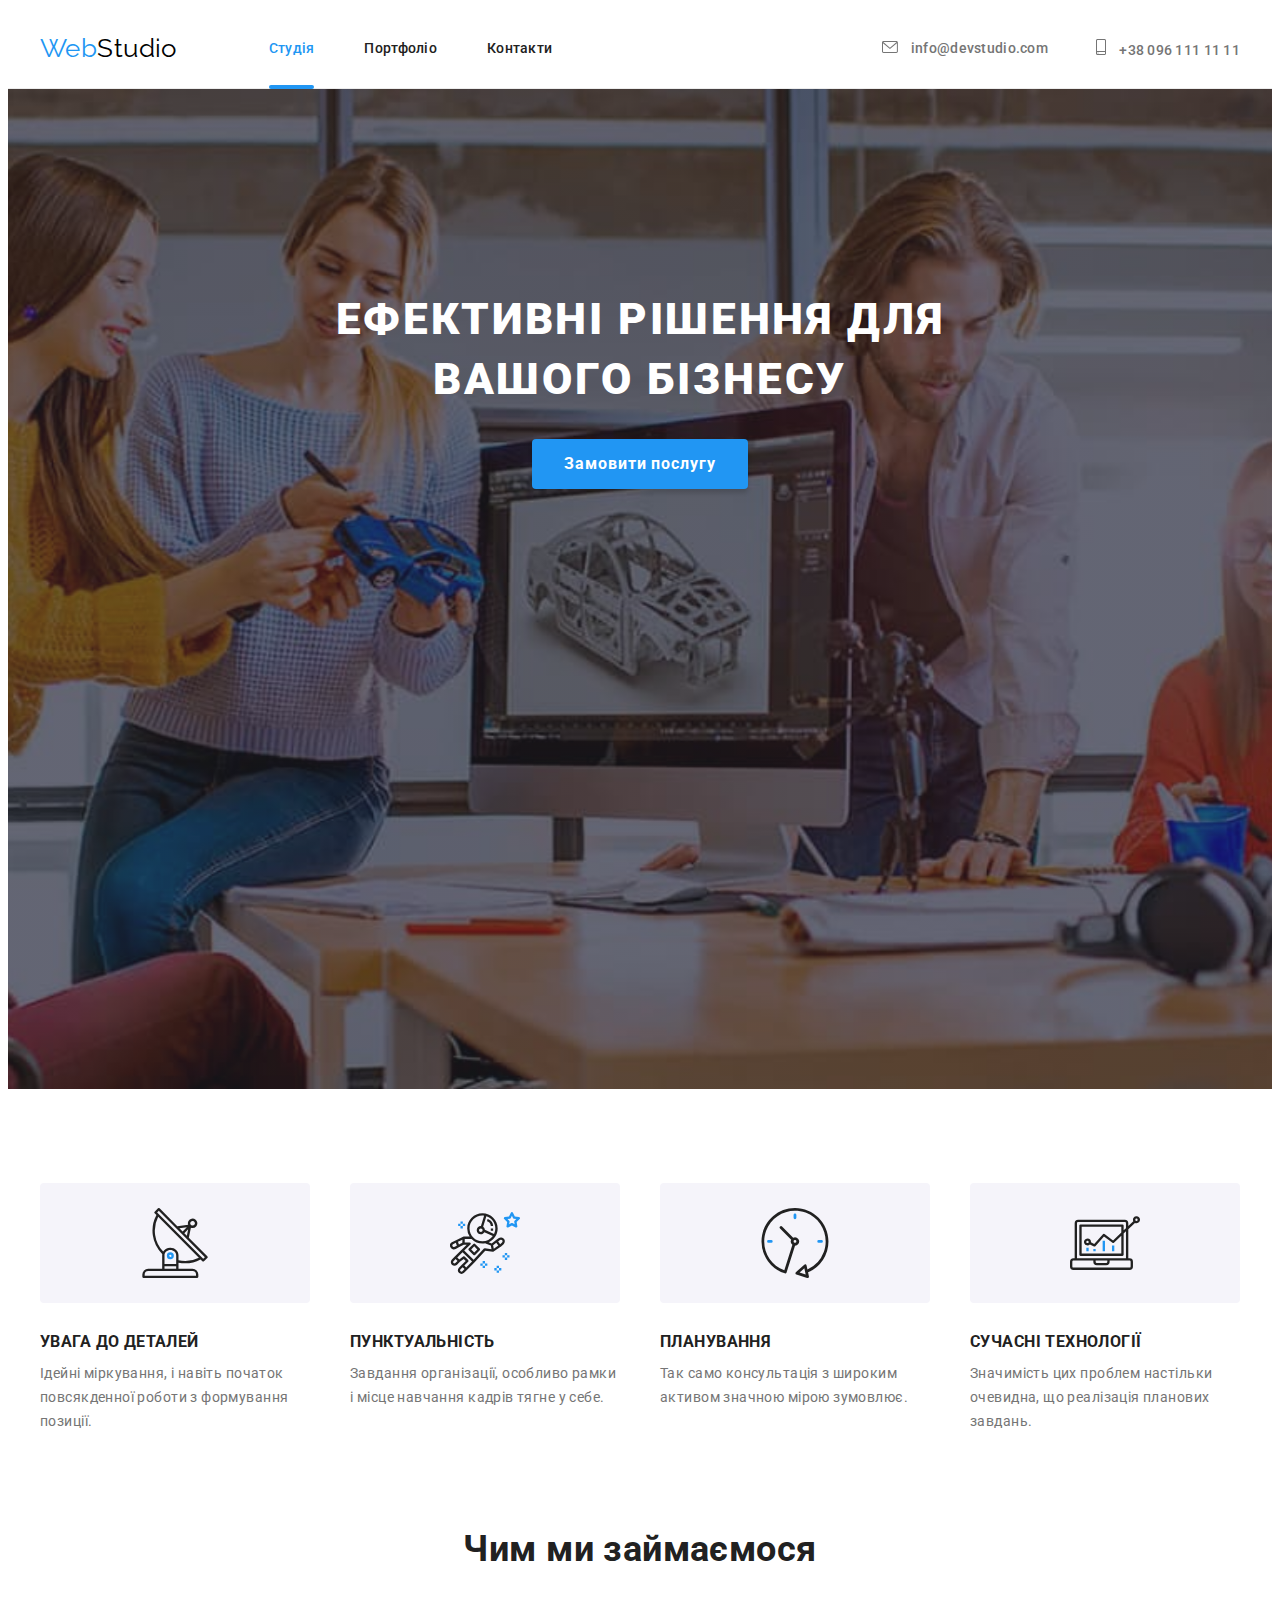
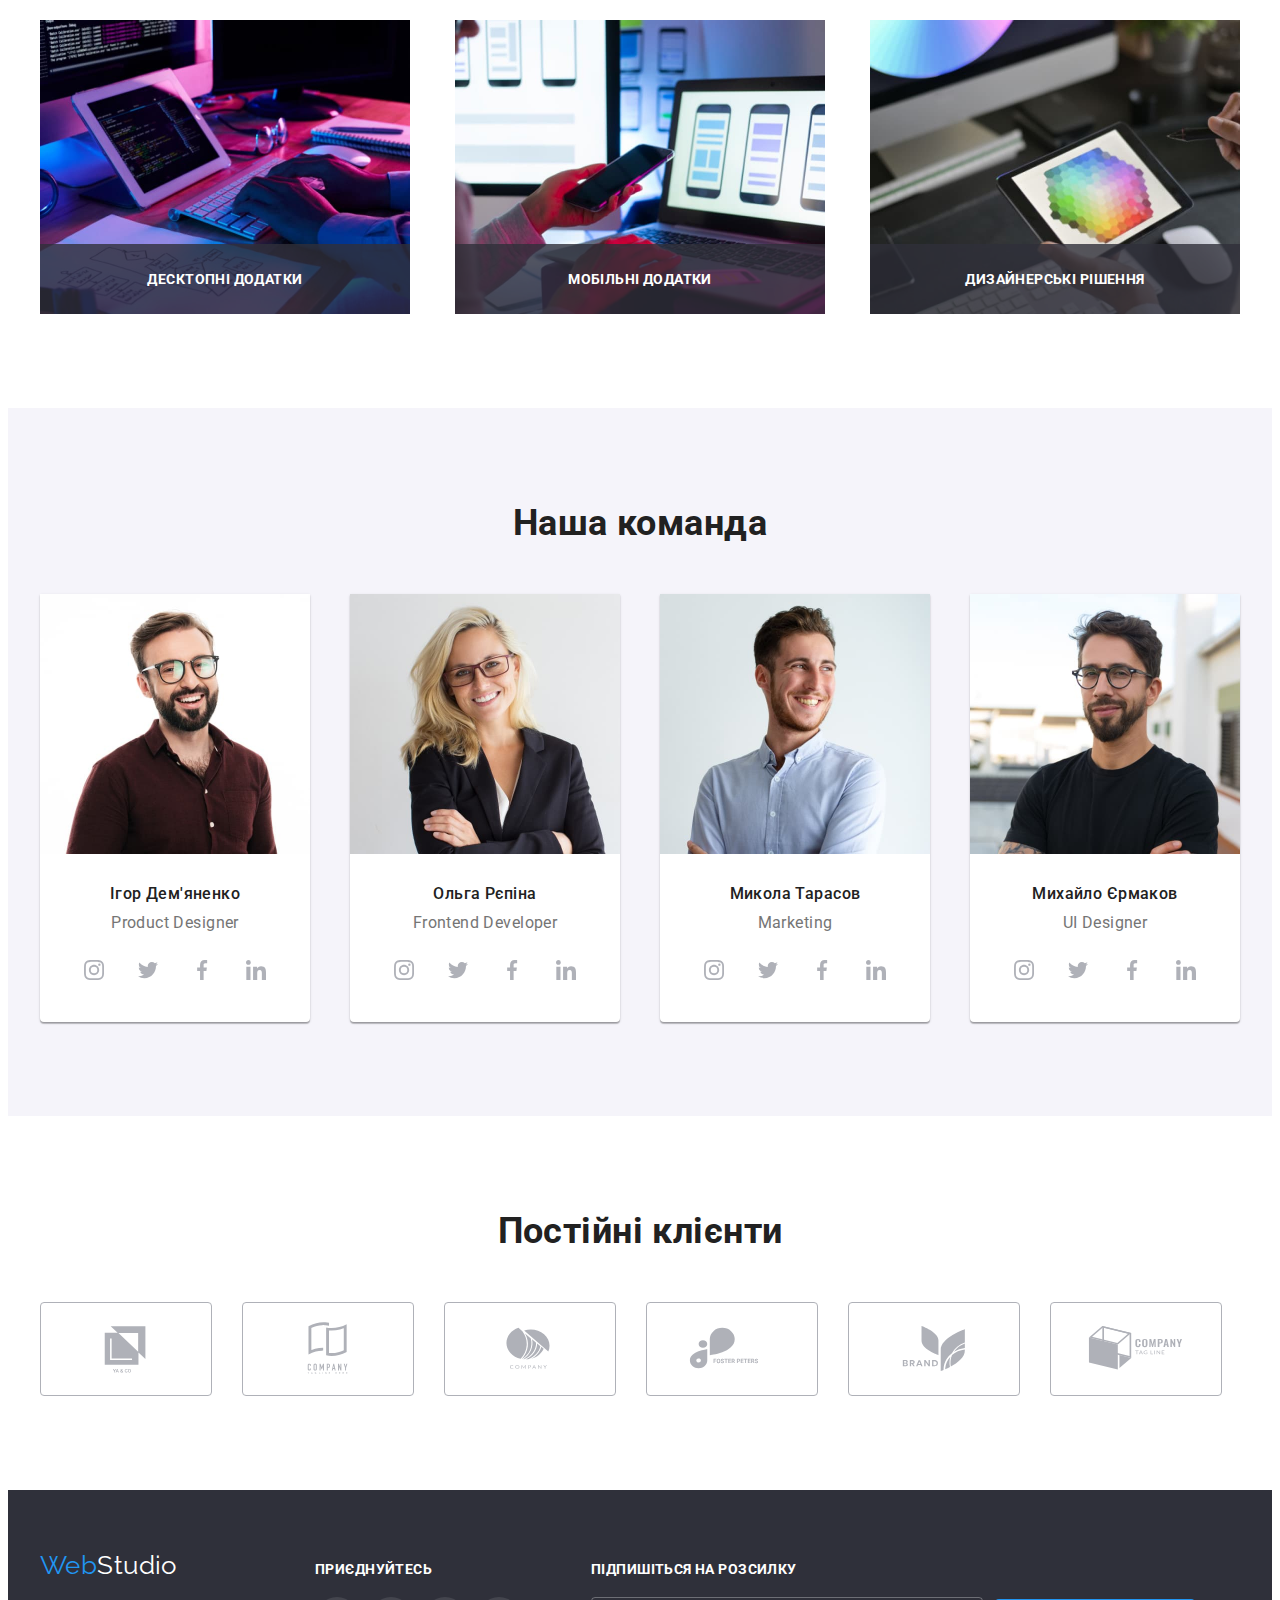
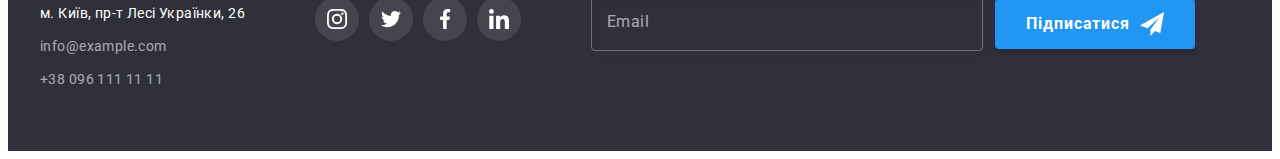
==== index.html @ d985635d "Initial commit" ====
<!DOCTYPE html>
<html lang="uk">


<!-- HEAD -->

<head>
  <meta charset="UTF-8" />
  <meta http-equiv="X-UA-Compatible" content="IE=edge" />
  <meta name="viewport" content="width=device-width, initial-scale=1.0" />

  <!-- FONTS -->
  <link rel="preconnect" href="https://fonts.googleapis.com" />
  <link rel="preconnect" href="https://fonts.gstatic.com" crossorigin />
  <link href="https://fonts.googleapis.com/css2?family=Raleway:wght@700&family=Roboto:wght@400;500;700;900&display=swap"
    rel="stylesheet" />

  <!-- NORMALIZE -->
  <link rel="stylesheet" href="https://cdnjs.cloudflare.com/ajax/libs/modern-normalize/1.1.0/modern-normalize.min.css"
    integrity="sha512-wpPYUAdjBVSE4KJnH1VR1HeZfpl1ub8YT/NKx4PuQ5NmX2tKuGu6U/JRp5y+Y8XG2tV+wKQpNHVUX03MfMFn9Q=="
    crossorigin="anonymous" referrerpolicy="no-referrer" />

  <!-- STYLES -->
  <link rel="stylesheet" href="./css/main.min.css" />

  <title>WebStudio</title>
</head>




<!-- BODY -->

<body>



  <!-- HEADER -->
  <header class="header">
    <div class="container header__container">

      <!-- NAVIGATION -->
      <nav class="navigation">

        <!-- LOGO -->
        <a href="./index.html" class="link logo">
          Web<span class="logo__primary">Studio</span>
        </a>

        <!-- MENU -->
        <ul class="list navigation__list">
          <li class="navigation__item">
            <a class="link navigation__link navigation__link--current" href="./index.html">Студія</a>
          </li>
          <li class="navigation__item">
            <a class="link navigation__link" href="./portfolio.html">Портфоліо</a>
          </li>
          <li class="navigation__item">
            <a class="link navigation__link" href="">Контакти</a>
          </li>
        </ul>
      </nav>

      <!-- CONTACT LINCS -->
      <ul class="list contact">
        <li class="contact__item">
          <a class="link contact__link" href=" mailto:info@devstudio.com">
            <svg class="contact__icon" width="16" height="12">
              <use href="./images/icons.svg#icon-mail"></use>
            </svg>
            info@devstudio.com</a>
        </li>
        <li class="contact__item">
          <a class="link contact__link" href="tel:+380961111111">
            <svg class="contact__icon" width="10" height="16">
              <use href="./images/icons.svg#icon-phone"></use>
            </svg>
            +38 096 111 11 11</a>
        </li>
      </ul>
    </div>
  </header>




  <!-- MAIN -->
  <main>



    <!-- HERO -->
    <section class="hero">

      <h1 class="hero__title">Ефективні рішення для вашого бізнесу</h1>

      <button class="btn btn--primary hero__btn" type="button" data-modal-open>Замовити послугу</button>

    </section>


    <!-- FEATURES -->
    <section class="section section-no-padding">
      <div class="container">

        <h2 class="visually-hidden section-title">Особливості</h2>

        <ul class="list features">

          <li class="features__item">
            <div class="features__icon">
              <svg width="70" height="70">
                <use href="./images/icons.svg#icon-about1"></use>
              </svg>
            </div>
            <h3 class="features__title">Увага до деталей</h3>
            <p class="features__text">
              Ідейні міркування, і навіть початок повсякденної роботи з формування позиції.
            </p>
          </li>

          <li class="features__item">
            <div class="features__icon">
              <svg width="70" height="70">
                <use href="./images/icons.svg#icon-about2"></use>
              </svg>
            </div>
            <h3 class="features__title">Пунктуальність</h3>
            <p class="features__text">
              Завдання організації, особливо рамки і місце навчання кадрів тягне у себе.
            </p>
          </li>

          <li class="features__item">
            <div class="features__icon">
              <svg width="70" height="70">
                <use href="./images/icons.svg#icon-about3"></use>
              </svg>
            </div>
            <h3 class="features__title">Планування</h3>
            <p class="features__text">
              Так само консультація з широким активом значною мірою зумовлює.
            </p>
          </li>

          <li class="features__item">
            <div class="features__icon">
              <svg width="70" height="70">
                <use href="./images/icons.svg#icon-about4"></use>
              </svg>
            </div>
            <h3 class="features__title">Сучасні технології</h3>
            <p class="features__text">
              Значимість цих проблем настільки очевидна, що реалізація планових завдань.
            </p>
          </li>
        </ul>
      </div>
    </section>


    <!-- SERVICES -->
    <section class="section">
      <div class="container">
        <h2 class="section-title">Чим ми займаємося</h2>
        <ul class="list services">
          <li class="services__item">
            <img class="services__img" src="./images/box-1.jpg" alt="Что мы делаем - для компьютера" width="370"
              height="294" />
            <h3 class="services__title">Десктопні додатки</h3>
          </li>
          <li class="services__item">
            <img class="services__img" src="./images/box-2.jpg" alt="Что мы делаем - для телефона" width="370"
              height="294" />
            <h3 class="services__title">Мобільні додатки</h3>
          </li>
          <li class="services__item">
            <img class="services__img" src="./images/box-3.jpg" alt="Что мы делаем - для планшетов" width="370"
              height="294" />
            <h3 class="services__title">Дизайнерські рішення</h3>
          </li>
        </ul>
      </div>
    </section>


    <!-- TEAM -->
    <section class="section team">
      <div class="container">
        <h2 class="section-title">Наша команда</h2>
        <ul class="list team__list">

          <li class="team__item">
            <img class="team__photo" src="./images/team-1.jpg" alt="Фото дизайнера" width="270" height="260" />
            <div class="team__description">
              <h3 class="team__title">Ігор Дем'яненко</h3>
              <p class="team__text">Product Designer</p>

              <!-- Social Links -->
              <ul class="list social">

                <li class="social__item">
                  <a class="link social__link" href="https://instagram.com" target="_blank"
                    rel="nofollow noopener noreferrer" aria-label="Instagram">
                    <svg class="social__icon" width="20" height="20">
                      <use href="./images/icons.svg#icon-instagram"></use>
                    </svg>
                  </a>
                </li>

                <li class="social__item">
                  <a class="link social__link" href="https://twitter.com" target="_blank"
                    rel="nofollow noopener noreferrer" aria-label="Twitter">
                    <svg class="social__icon" width="20" height="20">
                      <use href="./images/icons.svg#icon-twitter"></use>
                    </svg>
                  </a>
                </li>

                <li class="social__item">
                  <a class="link social__link" href="https://facebook.com" target="_blank"
                    rel="nofollow noopener noreferrer" aria-label="Facebook">
                    <svg class="social__icon" width="20" height="20">
                      <use href="./images/icons.svg#icon-facebook"></use>
                    </svg>
                  </a>
                </li>

                <li class="social__item">
                  <a class="link social__link" href="https://linkedin.com" target="_blank"
                    rel="nofollow noopener noreferrer" aria-label="LinkedIn">
                    <svg class="social__icon" width="20" height="20">
                      <use href="./images/icons.svg#icon-linkedin"></use>
                    </svg>
                  </a>
                </li>
              </ul>
            </div>
          </li>

          <li class="team__item">
            <img class="team__photo" src="./images/team-2.jpg" alt="Фото разработчика" width="270" height="260" />
            <div class="team__description">
              <h3 class="team__title">Ольга Рєпіна</h3>
              <p class="team__text">Frontend Developer</p>

              <!-- Social Links -->
              <ul class="list social">

                <li class="social__item">
                  <a class="link social__link" href="https://instagram.com" target="_blank"
                    rel="nofollow noopener noreferrer" aria-label="Instagram">
                    <svg class="social__icon" width="20" height="20">
                      <use href="./images/icons.svg#icon-instagram"></use>
                    </svg>
                  </a>
                </li>

                <li class="social__item">
                  <a class="link social__link" href="https://twitter.com" target="_blank"
                    rel="nofollow noopener noreferrer" aria-label="Twitter">
                    <svg class="social__icon" width="20" height="20">
                      <use href="./images/icons.svg#icon-twitter"></use>
                    </svg>
                  </a>
                </li>

                <li class="social__item">
                  <a class="link social__link" href="https://facebook.com" target="_blank"
                    rel="nofollow noopener noreferrer" aria-label="Facebook">
                    <svg class="social__icon" width="20" height="20">
                      <use href="./images/icons.svg#icon-facebook"></use>
                    </svg>
                  </a>
                </li>

                <li class="social__item">
                  <a class="link social__link" href="https://linkedin.com" target="_blank"
                    rel="nofollow noopener noreferrer" aria-label="LinkedIn">
                    <svg class="social__icon" width="20" height="20">
                      <use href="./images/icons.svg#icon-linkedin"></use>
                    </svg>
                  </a>
                </li>
              </ul>
            </div>
          </li>

          <li class="team__item">
            <img class="team__photo" src="./images/team-3.jpg" alt="Фото Маркетолога" width="270" height="260" />
            <div class="team__description">
              <h3 class="team__title">Микола Тарасов</h3>
              <p class="team__text">Marketing</p>

              <!-- Social Links -->
              <ul class="list social">

                <li class="social__item">
                  <a class="link social__link" href="https://instagram.com" target="_blank"
                    rel="nofollow noopener noreferrer" aria-label="Instagram">
                    <svg class="social__icon" width="20" height="20">
                      <use href="./images/icons.svg#icon-instagram"></use>
                    </svg>
                  </a>
                </li>

                <li class="social__item">
                  <a class="link social__link" href="https://twitter.com" target="_blank"
                    rel="nofollow noopener noreferrer" aria-label="Twitter">
                    <svg class="social__icon" width="20" height="20">
                      <use href="./images/icons.svg#icon-twitter"></use>
                    </svg>
                  </a>
                </li>

                <li class="social__item">
                  <a class="link social__link" href="https://facebook.com" target="_blank"
                    rel="nofollow noopener noreferrer" aria-label="Facebook">
                    <svg class="social__icon" width="20" height="20">
                      <use href="./images/icons.svg#icon-facebook"></use>
                    </svg>
                  </a>
                </li>

                <li class="social__item">
                  <a class="link social__link" href="https://linkedin.com" target="_blank"
                    rel="nofollow noopener noreferrer" aria-label="LinkedIn">
                    <svg class="social__icon" width="20" height="20">
                      <use href="./images/icons.svg#icon-linkedin"></use>
                    </svg>
                  </a>
                </li>
              </ul>
            </div>
          </li>

          <li class="team__item">
            <img class="team__photo" src="./images/team-4.jpg" alt="Фото UI дизайнера" width="270" height="260" />
            <div class="team__description">
              <h3 class="team__title">Михайло Єрмаков</h3>
              <p class="team__text">UI Designer</p>

              <!-- Social Links -->
              <ul class="list social">

                <li class="social__item">
                  <a class="link social__link" href="https://instagram.com" target="_blank"
                    rel="nofollow noopener noreferrer" aria-label="Instagram">
                    <svg class="social__icon" width="20" height="20">
                      <use href="./images/icons.svg#icon-instagram"></use>
                    </svg>
                  </a>
                </li>

                <li class="social__item">
                  <a class="link social__link" href="https://twitter.com" target="_blank"
                    rel="nofollow noopener noreferrer" aria-label="Twitter">
                    <svg class="social__icon" width="20" height="20">
                      <use href="./images/icons.svg#icon-twitter"></use>
                    </svg>
                  </a>
                </li>

                <li class="social__item">
                  <a class="link social__link" href="https://facebook.com" target="_blank"
                    rel="nofollow noopener noreferrer" aria-label="Facebook">
                    <svg class="social__icon" width="20" height="20">
                      <use href="./images/icons.svg#icon-facebook"></use>
                    </svg>
                  </a>
                </li>

                <li class="social__item">
                  <a class="link social__link" href="https://linkedin.com" target="_blank"
                    rel="nofollow noopener noreferrer" aria-label="LinkedIn">
                    <svg class="social__icon" width="20" height="20">
                      <use href="./images/icons.svg#icon-linkedin"></use>
                    </svg>
                  </a>
                </li>
              </ul>
            </div>
          </li>
        </ul>
      </div>
    </section>


    <!-- CLIENTS -->
    <section class="section">
      <div class="container">
        <h2 class="section-title">Постійні клієнти</h2>

        <ul class="list clients">

          <li class="clients__item">
            <a class="link clients__link" href="" target="_blank" rel="nofollow noopener noreferrer"
              aria-label="Компанія YA & CO">
              <svg class="clients__icon" width="106" height="60">
                <use href="./images/icons.svg#icon-client1"></use>
              </svg>
            </a>
          </li>

          <li class="clients__item">
            <a class="link clients__link" href="" target="_blank" rel="nofollow noopener noreferrer"
              aria-label="Компанія Tagline Here">
              <svg class="clients__icon" width="106" height="60">
                <use href="./images/icons.svg#icon-client2"></use>
              </svg>
            </a>
          </li>

          <li class="clients__item">
            <a class="link clients__link" href="" target="_blank" rel="nofollow noopener noreferrer"
              aria-label="Компанія Company">
              <svg class="clients__icon" width="106" height="60">
                <use href="./images/icons.svg#icon-client3"></use>
              </svg>
            </a>
          </li>

          <li class="clients__item">
            <a class="link clients__link" href="" target="_blank" rel="nofollow noopener noreferrer"
              aria-label="Компанія Foster Peters">
              <svg class="clients__icon" width="106" height="60">
                <use href="./images/icons.svg#icon-client4"></use>
              </svg>
            </a>
          </li>

          <li class="clients__item">
            <a class="link clients__link" href="" target="_blank" rel="nofollow noopener noreferrer"
              aria-label="Компанія Brand">
              <svg class="clients__icon" width="106" height="60">
                <use href="./images/icons.svg#icon-client5"></use>
              </svg>
            </a>
          </li>

          <li class="clients__item">
            <a class="link clients__link" href="" target="_blank" rel="nofollow noopener noreferrer"
              aria-label="Компанія Tag Line">
              <svg class="clients__icon" width="106" height="60">
                <use href="./images/icons.svg#icon-logo6"></use>
              </svg>
            </a>
          </li>
        </ul>
      </div>
    </section>
  </main>



  <!-- FOOTER -->
  <footer class="footer">
    <div class="container footer__section">


      <!-- Address -->
      <div class="footer__address">
        <a class="link logo" href="./index.html">
          Web<span class="logo__secondary">Studio</span>
        </a>

        <address class="address">
          <ul class="list address__list">
            <li class="address__item">
              <a class="link address__link" href="https://goo.gl/maps/RJxYpGqixrXidumn7" target="_blank"
                rel="noopener noreferrer">
                м. Київ, пр-т Лесі Українки, 26
              </a>
            </li>
            <li class="address__item">
              <a class="link contact__link address__link--contact" href="mailto:info@example.com">info@example.com</a>
            </li>
            <li class="address__item">
              <a class="link contact__link address__link--contact" href="tel:+380961111111">+38 096 111 11 11</a>
            </li>
          </ul>
        </address>
      </div>


      <!-- Join -->
      <div class="join">
        <p class="join__text">Приєднуйтесь</p>

        <!-- Social Links -->
        <ul class="list social">
          <li class="social__item">
            <a class="link social__link social__link--join" href="https://instagram.com" target="_blank"
              rel="nofollow noopener noreferrer" aria-label="Instagram">
              <svg class="social__icon" width="20" height="20">
                <use href="./images/icons.svg#icon-instagram"></use>
              </svg>
            </a>
          </li>

          <li class="social__item">
            <a class="link social__link social__link--join" href="https://twitter.com" target="_blank"
              rel="nofollow noopener noreferrer" aria-label="Twitter">
              <svg class="social__icon" width="20" height="20">
                <use href="./images/icons.svg#icon-twitter"></use>
              </svg>
            </a>
          </li>

          <li class="social__item">
            <a class="link social__link social__link--join" href="https://facebook.com" target="_blank"
              rel="nofollow noopener noreferrer" aria-label="Facebook">
              <svg class="social__icon" width="20" height="20">
                <use href="./images/icons.svg#icon-facebook"></use>
              </svg>
            </a>
          </li>

          <li class="social__item">
            <a class="link social__link social__link--join" href="https://linkedin.com" target="_blank"
              rel="nofollow noopener noreferrer" aria-label="LinkedIn">
              <svg class="social__icon" width="20" height="20">
                <use href="./images/icons.svg#icon-linkedin"></use>
              </svg>
            </a>
          </li>
        </ul>
      </div>


      <!-- Follow -->
      <div class="follow">
        <p class="follow__text">Підпишіться на розсилку</p>
        <form class="follow__form">
          <input class="follow__field" type="email" placeholder=" " id="follow-field">
          <label class="follow__label" for="follow-field">
            Email
          </label>
          <button class="btn btn--primary follow__btn" type="submit">
            Підписатися
            <svg class="follow__icon" width="24" height="24">
              <use href="./images/icons.svg#icon-send"></use>
            </svg>
          </button>
        </form>
      </div>
    </div>
  </footer>




  <!-- MODAL -->
  <div class="backdrop backdrop--is-hidden" data-modal>

    <div class="modal">

      <button class="btn close-btn" type="button" data-modal-close>
        <svg class="close-btn__icon" width="18" height="18">
          <use href="./images/icons.svg#icon-close"></use>
        </svg>
      </button>


      <form name="contact-form">
        <strong class="contact-form__title">Залиште свої дані, ми вам передзвонимо</strong>

        <div class="contact-form__group" role="group">

          <label class="contact-form__wrap">
            <span class="contact-form__label">Ім'я</span>
            <input class="contact-form__field" type="text" name="user-name">
            <svg class="contact-form__icon" width="18" height="18">
              <use href="./images/icons.svg#icon-person"></use>
            </svg>
          </label>

          <label class="contact-form__wrap">
            <span class="contact-form__label">Телефон</span>
            <input class="contact-form__field" type="tel" name="user-phone">
            <svg class="contact-form__icon" width="18" height="18">
              <use href="./images/icons.svg#icon-tel"></use>
            </svg>
          </label>

          <label class="contact-form__wrap">
            <span class="contact-form__label">Пошта</span>
            <input class="contact-form__field" type="email" name="user-email">
            <svg class="contact-form__icon" width="18" height="18">
              <use href="./images/icons.svg#icon-email"></use>
            </svg>
          </label>

          <label class="contact-form__wrap">
            <span class="contact-form__label">Коментар</span>
            <textarea class="contact-form__comment" name="user-comment" rows="7" placeholder="Введіть текст"></textarea>
          </label>

        </div>

        <label class="agreement">
          <input class="agreement__checkbox visually-hidden" type="checkbox" name="user-agreement">
          <svg class="agreement__icon" width="16" height="15">
            <use class="agreement__check" href="./images/icons.svg#icon-check"></use>
            <use class="agreement__uncheck" href="./images/icons.svg#icon-uncheck"></use>
          </svg>
          <span class="agreement__text">
            Погоджуюся з розсилкою та приймаю
            <a class="link agreement__link" href="" target="_blank">
              Умови договору
            </a>
          </span>
        </label>

        <button class="btn btn--primary agreement__btn" type="submit">Відправити</button>

      </form>
    </div>
  </div>


  <script src="./js/modal.js"></script>


</body>

</html>
---- css/main.min.css ----
﻿:root{--acсent-color: #2196f3;--primary-white-color: #ffffff;--dark-text-color: #212121;--black-text-color: #000000;--grey-text-color: #757575;--icon-color: #afb1b8;--transparent-text-color: rgba(255, 255, 255, 0.6);--dark-background-color: #2f303a;--grey-background-color: #f5f4fa;--main-font: "Roboto", sans-serif;--logo-font: "Raleway", sans-serif;--primary-animation: 250ms cubic-bezier(0.4, 0, 0.2, 1)}.visually-hidden{position:absolute;white-space:nowrap;width:1px;height:1px;overflow:hidden;border:0;padding:0;clip:rect(0 0 0 0);clip-path:inset(50%);margin:-1px}body{font-family:var(--main-font);font-size:14px;line-height:1.1428571429;letter-spacing:.03em;color:var(--grey-text-color);background-color:var(--primary-white-color)}.list{list-style:none;padding:0;margin:0}.section{padding-top:94px;padding-bottom:94px}.section-no-padding{padding-top:94px;padding-bottom:0}.container{width:1200px;margin-left:auto;margin-right:auto;padding-left:15px;padding-right:15px}.section-title{text-align:center;margin-bottom:50px;font-size:36px;line-height:1.1666666667;color:var(--dark-text-color)}.link{color:inherit;text-decoration:none;transition:color var(--primary-animation)}.link:hover,.link:focus,.link:active{color:var(--acсent-color)}.btn{cursor:pointer;font-family:inherit;border:none;border-radius:4px;font-size:16px}.btn--primary{min-width:200px;height:50px;font-weight:700;line-height:1.875;letter-spacing:.06em;color:var(--primary-white-color);background-color:var(--acсent-color);box-shadow:0px 4px 4px rgba(0,0,0,.15)}.btn--primary:hover{background-color:#188ce8}h1,h2,h3,h4,h5,h6,p{margin-top:0;margin-bottom:0}img{display:block;max-width:100%;height:auto}.backdrop{position:fixed;top:0;left:0;opacity:1;width:100%;height:100%;background-color:rgba(0,0,0,.2);transition:opacity var(--primary-animation)}.backdrop--is-hidden{opacity:0;pointer-events:none;visibility:hidden}.modal{position:absolute;top:50%;left:50%;width:528px;min-height:581px;padding:40px;background-color:var(--primary-white-color);box-shadow:0px 1px 3px rgba(0,0,0,.12),0px 1px 1px rgba(0,0,0,.14),0px 2px 1px rgba(0,0,0,.2);border-radius:4px;transform:translate(-50%, -50%) rotate(0deg);transition:transform var(--primary-animation)}.backdrop--is-hidden .modal{transform:translate(-50%, -50%) rotate(360deg)}.close-btn{position:absolute;right:8px;top:8px;display:flex;align-items:center;justify-content:center;width:30px;height:30px;background-color:rgba(0,0,0,0);border:1px solid rgba(0,0,0,.1);border-radius:50%;transition:fill var(--primary-animation)}.close-btn:hover,.close-btn:focus,.close-btn:active{fill:var(--acсent-color)}.contact-form__title{display:block;text-align:center;margin-bottom:12px;font-size:20px;line-height:1.15;color:var(--dark-text-color)}.contact-form__group{margin-bottom:20px}.contact-form__wrap{position:relative;display:flex;flex-direction:column;gap:4px}.contact-form__wrap:not(:last-child){margin-bottom:10px}.contact-form__label{font-size:12px;line-height:1.1666666667;letter-spacing:.01em;color:var(--grey-text-color)}.contact-form__field{padding:12px 42px;font-size:14px;line-height:1.1428571429;color:var(--grey-text-color);border:1px solid rgba(33,33,33,.2);border-radius:4px;outline:rgba(0,0,0,0);transition:border-color var(--primary-animation)}.contact-form__field:focus{border-color:var(--acсent-color)}.contact-form__icon{position:absolute;left:12px;bottom:11px;fill:var(--dark-text-color);transition:fill var(--primary-animation)}.contact-form__field:focus+.contact-form__icon{fill:var(--acсent-color)}.contact-form__comment{padding:12px 16px;font-size:12px;line-height:1.1666666667;color:var(--grey-text-color);border:1px solid rgba(33,33,33,.2);border-radius:4px;outline:rgba(0,0,0,0);resize:none;transition:border-color var(--primary-animation)}.contact-form__comment::placeholder{font-size:12px;line-height:1.1666666667;color:rgba(117,117,117,.5)}.contact-form__comment:focus{border-color:var(--acсent-color)}.agreement{display:flex;align-items:center;justify-content:center;gap:8px;margin-bottom:30px}.agreement__checkbox:focus+.agreement_icon{outline:2px solid var(--acсent-color);outline-offset:1px;border-radius:2px}.agreement__check{opacity:0;fill:var(--acсent-color);transition:opacity var(--primary-animation)}.agreement__checkbox:checked+.agreement__icon>.agreement__check{opacity:1}.agreement__uncheck{transition:opacity var(--primary-animation)}.agreement__checkbox:checked+.agreement__icon>.agreement__uncheck{opacity:0}.agreement__text{font-size:14px;line-height:1.7142857143;user-select:none}.agreement__link{color:var(--acсent-color);text-decoration-line:underline;text-underline-position:under}.agreement__btn{display:flex;align-items:center;justify-content:center;margin-left:auto;margin-right:auto}.navigation{display:flex;align-items:center;margin-right:auto}.navigation__list{display:flex;column-gap:50px}.navigation__link{display:block;padding-top:32px;padding-bottom:32px;font-weight:500;letter-spacing:.02em;color:var(--dark-text-color)}.navigation__link--current{position:relative;color:var(--acсent-color)}.navigation__link--current::after{position:absolute;left:0;bottom:-1px;content:"";height:4px;width:100%;background:var(--acсent-color);border-radius:2px}.logo{font-family:var(--logo-font);font-size:26px;line-height:1.1923076923;color:var(--acсent-color);text-decoration:none}.logo__primary{margin-right:92px;color:var(--black-text-color)}.logo__secondary{color:var(--primary-white-color)}.contact{display:flex;column-gap:48px}.contact__item{display:flex;align-items:center;font-weight:500;letter-spacing:.02em}.contact__icon{margin-right:10px;fill:currentColor}.header{border-bottom:1px solid #ececec}.header__container{display:flex;align-items:center}.hero{text-align:center;max-width:1600px;height:600px;margin-left:auto;margin-right:auto;padding-top:200px;padding-bottom:200px;background-color:var(--dark-background-color);background-image:linear-gradient(to right, rgba(47, 48, 58, 0.4), rgba(47, 48, 58, 0.4)),url("../images/hero.jpg");background-size:cover;background-position:center}.hero__title{text-align:center;width:693px;margin-left:auto;margin-right:auto;margin-bottom:30px;font-size:44px;font-weight:900;line-height:1.3636363636;letter-spacing:.06em;text-transform:uppercase;color:var(--primary-white-color)}.hero__btn{padding-left:32px;padding-right:32px}.features{display:flex;justify-content:space-between}.features__item{width:270px}.features__icon{display:flex;align-items:center;justify-content:center;width:270px;height:120px;margin-bottom:30px;background-color:var(--grey-background-color);border-radius:4px}.features__title{padding-bottom:10px;text-transform:uppercase;color:var(--dark-text-color)}.features__text{line-height:1.71}.services{display:flex;justify-content:space-between}.services__item{position:relative}.services__title{position:absolute;right:0;left:0;bottom:0;padding-top:27px;padding-bottom:27px;text-align:center;font-size:14px;text-transform:uppercase;color:var(--primary-white-color);background-color:rgba(47,48,58,.8)}.team{background-color:var(--grey-background-color)}.team__list{display:flex;justify-content:space-between}.team__item{background-color:var(--primary-white-color);box-shadow:0px 1px 3px rgba(0,0,0,.12),0px 1px 1px rgba(0,0,0,.14),0px 2px 1px rgba(0,0,0,.2);border-radius:0px 0px 4px 4px}.team__description{padding-top:30px;padding-bottom:30px;text-align:center}.team__title{color:var(--dark-text-color);font-weight:500;font-size:16px;line-height:1.1875;margin-bottom:10px}.team__text{font-size:16px;line-height:1.1875;margin-bottom:16px}.social{display:flex;align-items:center;justify-content:center;gap:10px}.social__link{display:flex;align-items:center;justify-content:center;width:44px;height:44px;fill:var(--icon-color);border-radius:50%;transition:background-color var(--primary-animation),fill var(--primary-animation)}.social__link:hover,.social__link:focus,.social__link:active{fill:var(--primary-white-color);background-color:var(--acсent-color)}.social__link--join{fill:var(--primary-white-color);background-color:rgba(255,255,255,.1)}.clients{display:flex;gap:30px}.clients__link{display:flex;align-items:center;justify-content:center;width:170px;height:92px;fill:var(--icon-color);border:1px solid var(--icon-color);border-radius:4px;transition:fll var(--primary-animation),border var(--primary-animation)}.clients__link:hover,.clients__link:focus,.clients__link:active{fill:var(--acсent-color);border:1px solid var(--acсent-color)}.filter{display:flex;justify-content:center;column-gap:8px;margin-bottom:50px}.filter__btn{padding:6px 22px;font-weight:500;line-height:1.625;color:var(--dark-text-color);background-color:var(--grey-background-color);transition:background-color var(--primary-animation),color var(--primary-animation),box-shadow var(--primary-animation)}.filter__btn--active{color:var(--primary-white-color);background-color:var(--acсent-color);box-shadow:0px 3px 1px rgba(0,0,0,.1),0px 1px 2px rgba(0,0,0,.08),0px 2px 2px rgba(0,0,0,.12)}.filter__btn:hover,.filter__btn:focus,.filter__btn:active{background-color:var(--acсent-color);color:var(--primary-white-color);box-shadow:0px 3px 1px rgba(0,0,0,.1),0px 1px 2px rgba(0,0,0,.08),0px 2px 2px rgba(0,0,0,.12)}.project{display:block;transition:color var(--primary-animation),border var(--primary-animation),box-shadow var(--primary-animation)}.project:hover,.project:focus,.project:active{color:var(--grey-text-color);border:1px solid #eee;box-shadow:0px 1px 1px rgba(0,0,0,.12),0px 4px 4px rgba(0,0,0,.06),1px 4px 6px rgba(0,0,0,.16)}.project__overlay{position:relative;overflow:hidden}.project__description{position:absolute;top:0;left:0;width:100%;height:100%;padding:63px 24px;font-size:18px;line-height:1.5555555556;color:var(--primary-white-color);background-color:rgba(33,150,243,.9);opacity:0;transform:translateY(100%);transition:transform var(--primary-animation)}.project:hover .project__description,.project:focus .project__description,.project:active .project__description{opacity:1;transform:translateY(0)}.project__name{padding:20px 24px;border-right:1px solid #eee;border-bottom:1px solid #eee;border-left:1px solid #eee}.project__title{margin-bottom:4px;font-size:18px;line-height:2;letter-spacing:.06em;color:var(--dark-text-color)}.project__text{font-size:16px;line-height:1.875}.portfolio{display:flex;flex-wrap:wrap;gap:30px}.portfolio__item{flex-basis:calc((100% - 60px)/3)}.logo{font-family:var(--logo-font);font-size:26px;line-height:1.1923076923;color:var(--acсent-color);text-decoration:none}.logo__primary{margin-right:92px;color:var(--black-text-color)}.logo__secondary{color:var(--primary-white-color)}.address{margin-top:20px;font-style:normal;line-height:1.7142857143}.address__item:not(:last-child){margin-bottom:9px}.address__link{color:var(--primary-white-color)}.address__link--contact{color:rgba(255,255,255,.6)}.join__text{margin-bottom:20px;font-weight:700;text-transform:uppercase;color:var(--primary-white-color)}.social{display:flex;align-items:center;justify-content:center;gap:10px}.social__link{display:flex;align-items:center;justify-content:center;width:44px;height:44px;fill:var(--icon-color);border-radius:50%;transition:background-color var(--primary-animation),fill var(--primary-animation)}.social__link:hover,.social__link:focus,.social__link:active{fill:var(--primary-white-color);background-color:var(--acсent-color)}.social__link--join{fill:var(--primary-white-color);background-color:rgba(255,255,255,.1)}.follow__text{margin-bottom:20px;font-weight:700;text-transform:uppercase;color:var(--primary-white-color)}.follow__form{position:relative;display:flex;align-items:center}.follow__field{width:358px;height:50px;margin-right:12px;padding-left:16px;padding-right:16px;color:var(--primary-white-color);background:rgba(0,0,0,0);outline:rgba(0,0,0,0);border:1px solid rgba(255,255,255,.3);filter:drop-shadow(0px 4px 4px rgba(0, 0, 0, 0.15));border-radius:4px}.follow__label{position:absolute;left:16px;top:15px;opacity:1;font-size:16px;line-height:1.25;color:rgba(255,255,255,.6);transition:opacity var(--primary-animation)}.follow__field:focus+.follow__label,.follow__field:not(:placeholder-shown)+.follow__label{opacity:0}.follow__btn{display:flex;align-items:center;justify-content:center;gap:10px}.follow__icon{fill:var(--primary-white-color)}.footer{padding-top:60px;padding-bottom:60px;background-color:var(--dark-background-color)}.footer__section{display:flex;align-items:baseline;gap:70px}/*# sourceMappingURL=main.min.css.map */
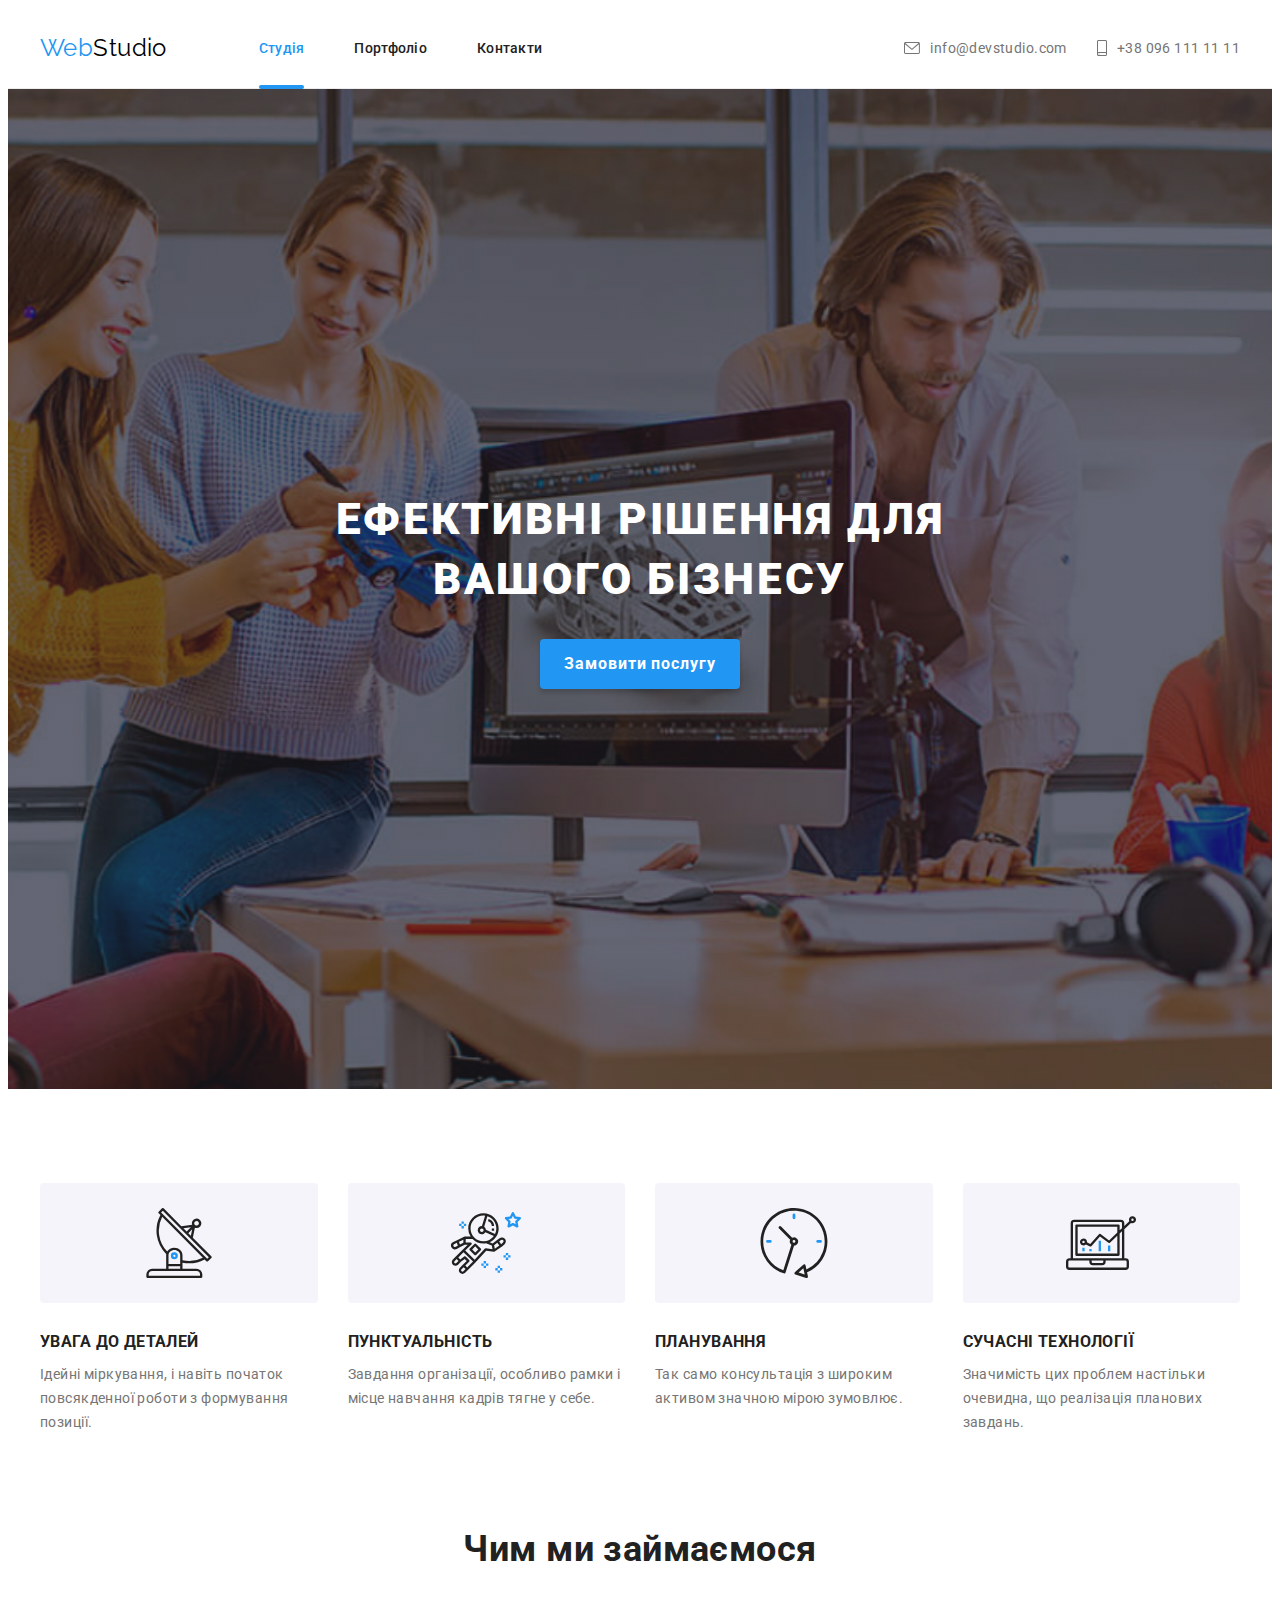
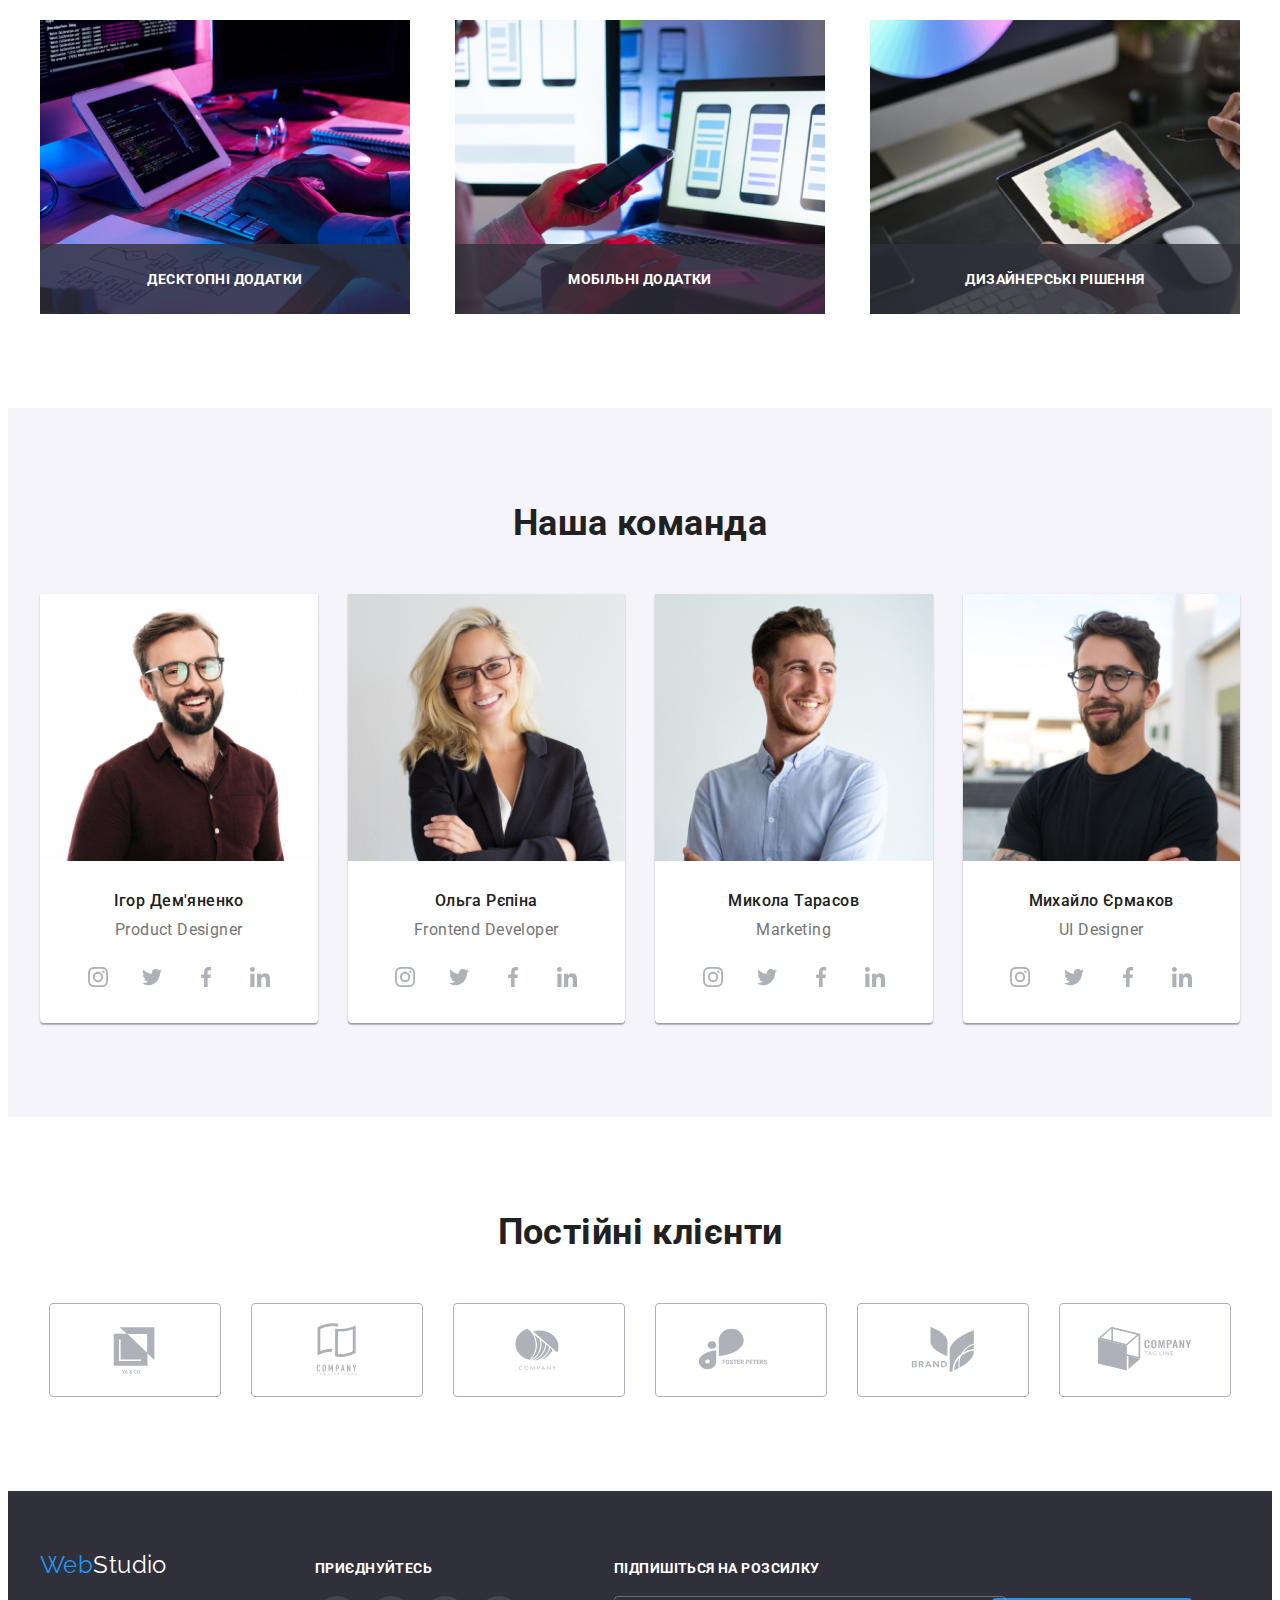
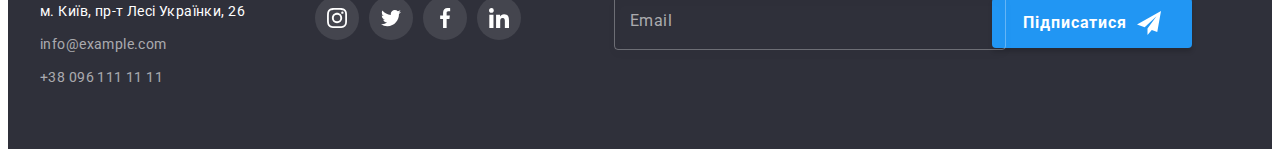
==== commit 191f75ba: "V1.00" ====
--- a/index.html
+++ b/index.html
@@ -78,6 +78,77 @@
             +38 096 111 11 11</a>
         </li>
       </ul>
+
+      <!-- MOBILE MENU -->
+      <button class="btn open-menu-btn js-open-menu" type="button" aria-expanded="false" aria-controls="mobile-menu">
+
+        <svg class="open-menu-btn__icon" width="40" height="40">
+          <use href="./images/icons.svg#icon-open-menu"></use>
+        </svg>
+      </button>
+
+      <div class="menu js-menu-container">
+        <div class="container menu__container">
+          <button class="btn menu__close-btn js-close-menu" type="button" data-menu-close>
+            <svg class="menu__close-icon" width="40" height="40">
+              <use href="./images/icons.svg#icon-close-menu"></use>
+            </svg>
+          </button>
+
+          <ul class="list menu__nav">
+            <li class="">
+              <a class="link menu__page-link menu__page-link--current" href="./index.html">Студія</a>
+            </li>
+            <li class="">
+              <a class="link menu__page-link" href="./portfolio.html">Портфоліо</a>
+            </li>
+            <li class="">
+              <a class="link menu__page-link" href="">Контакти</a>
+            </li>
+          </ul>
+
+          <ul class="list menu__contacts">
+            <li class="">
+              <a class="link menu__phone-link" href="tel:+380961111111">
+                +38 096 111 11 11
+              </a>
+
+            </li>
+            <li class="">
+              <a class="link menu__mail-link" href=" mailto:info@devstudio.com">
+                info@devstudio.com
+              </a>
+            </li>
+          </ul>
+
+          <ul class="list menu__social">
+            <li>
+              <a class="link menu__social-link" href="https://instagram.com" target="_blank"
+                rel="nofollow noopener noreferrer">
+                Instagram
+              </a>
+            </li>
+            <li>
+              <a class="link menu__social-link" href="https://twitter.com" target="_blank"
+                rel="nofollow noopener noreferrer">
+                Twitter
+              </a>
+            </li>
+            <li>
+              <a class="link menu__social-link" href="https://facebook.com" target="_blank"
+                rel="nofollow noopener noreferrer">
+                Facebook
+              </a>
+            </li>
+            <li>
+              <a class="link menu__social-link" href="https://linkedin.com" target="_blank"
+                rel="nofollow noopener noreferrer">
+                LinkedIn
+              </a>
+            </li>
+          </ul>
+        </div>
+      </div>
     </div>
   </header>
 
@@ -158,25 +229,33 @@
       </div>
     </section>
 
-
     <!-- SERVICES -->
-    <section class="section">
+    <section class="section section--hide">
       <div class="container">
         <h2 class="section-title">Чим ми займаємося</h2>
         <ul class="list services">
           <li class="services__item">
-            <img class="services__img" src="./images/box-1.jpg" alt="Что мы делаем - для компьютера" width="370"
-              height="294" />
+            <picture>
+              <source media="(min-width: 1200px)" srcset="./images/box/box-3_lg.jpg 1x, ./images/box/box-3_lg@2x.jpg 2x"
+                type="image/jpg" />
+              <img src="./images/box/box-3_lg.jpg" alt="Підбір кольору" width="370" height="294" />
+            </picture>
             <h3 class="services__title">Десктопні додатки</h3>
           </li>
           <li class="services__item">
-            <img class="services__img" src="./images/box-2.jpg" alt="Что мы делаем - для телефона" width="370"
-              height="294" />
+            <picture>
+              <source media="(min-width: 1200px)" srcset="./images/box/box-2_lg.jpg 1x, ./images/box/box-2_lg@2x.jpg 2x"
+                type="image/jpg" />
+              <img src="./images/box/box-2_lg.jpg" alt="Розробка мобільного макету" width="370" height="294" />
+            </picture>
             <h3 class="services__title">Мобільні додатки</h3>
           </li>
           <li class="services__item">
-            <img class="services__img" src="./images/box-3.jpg" alt="Что мы делаем - для планшетов" width="370"
-              height="294" />
+            <picture>
+              <source media="(min-width: 1200px)" srcset="./images/box/box-1_lg.jpg 1x, ./images/box/box-1_lg@2x.jpg 2x"
+                type="image/jpg" />
+              <img src="./images/box/box-1_lg.jpg" alt="Написання коду" width="370" height="294" />
+            </picture>
             <h3 class="services__title">Дизайнерські рішення</h3>
           </li>
         </ul>
@@ -191,7 +270,18 @@
         <ul class="list team__list">
 
           <li class="team__item">
-            <img class="team__photo" src="./images/team-1.jpg" alt="Фото дизайнера" width="270" height="260" />
+            <picture>
+              <!-- desktop screen -->
+              <source media="(min-width: 1200px)"
+                srcset="./images/photo/photo_lg-1.jpg 1x, ./images/photo/photo_lg-1@2x.jpg 2x" type="image/jpg" />
+              <!-- tablet screen -->
+              <source media="(min-width: 768px)"
+                srcset="./images/photo/photo_md-1.jpg 1x, ./images/photo/photo_md-1@2x.jpg 2x" type="image/jpg" />
+              <!-- mobile screen -->
+              <source media="(max-width: 767px)"
+                srcset="./images/photo/photo_sm-1.jpg 1x, ./images/photo/photo_sm-1@2x.jpg 2x" type="image/jpg" />
+              <img src="./images/photo/photo_sm-1.jpg" alt="Ігор Дем'яненко" width="450" height="460" />
+            </picture>
             <div class="team__description">
               <h3 class="team__title">Ігор Дем'яненко</h3>
               <p class="team__text">Product Designer</p>
@@ -239,7 +329,18 @@
           </li>
 
           <li class="team__item">
-            <img class="team__photo" src="./images/team-2.jpg" alt="Фото разработчика" width="270" height="260" />
+            <picture>
+              <!-- desktop screen -->
+              <source media="(min-width: 1200px)"
+                srcset="./images/photo/photo_lg-2.jpg 1x, ./images/photo/photo_lg-2@2x.jpg 2x" type="image/jpg" />
+              <!-- tablet screen -->
+              <source media="(min-width: 768px)"
+                srcset="./images/photo/photo_md-2.jpg 1x, ./images/photo/photo_md-2@2x.jpg 2x" type="image/jpg" />
+              <!-- mobile screen -->
+              <source media="(max-width: 767px)"
+                srcset="./images/photo/photo_sm-2.jpg 1x, ./images/photo/photo_sm-2@2x.jpg 2x" type="image/jpg" />
+              <img src="./images/photo/photo_sm-2.jpg" alt="Ольга Рєпіна" width="450" height="460" />
+            </picture>
             <div class="team__description">
               <h3 class="team__title">Ольга Рєпіна</h3>
               <p class="team__text">Frontend Developer</p>
@@ -287,7 +388,18 @@
           </li>
 
           <li class="team__item">
-            <img class="team__photo" src="./images/team-3.jpg" alt="Фото Маркетолога" width="270" height="260" />
+            <picture>
+              <!-- desktop screen -->
+              <source media="(min-width: 1200px)"
+                srcset="./images/photo/photo_lg-3.jpg 1x, ./images/photo/photo_lg-3@2x.jpg 2x" type="image/jpg" />
+              <!-- tablet screen -->
+              <source media="(min-width: 768px)"
+                srcset="./images/photo/photo_md-3.jpg 1x, ./images/photo/photo_md-3@2x.jpg 2x" type="image/jpg" />
+              <!-- mobile screen -->
+              <source media="(max-width: 767px)"
+                srcset="./images/photo/photo_sm-3.jpg 1x, ./images/photo/photo_sm-3@2x.jpg 2x" type="image/jpg" />
+              <img src="./images/photo/photo_sm-3.jpg" alt="Микола Тарасов" width="450" height="460" />
+            </picture>
             <div class="team__description">
               <h3 class="team__title">Микола Тарасов</h3>
               <p class="team__text">Marketing</p>
@@ -335,7 +447,18 @@
           </li>
 
           <li class="team__item">
-            <img class="team__photo" src="./images/team-4.jpg" alt="Фото UI дизайнера" width="270" height="260" />
+            <picture>
+              <!-- desktop screen -->
+              <source media="(min-width: 1200px)"
+                srcset="./images/photo/photo_lg-4.jpg 1x, ./images/photo/photo_lg-4@2x.jpg 2x" type="image/jpg" />
+              <!-- tablet screen -->
+              <source media="(min-width: 768px)"
+                srcset="./images/photo/photo_md-4.jpg 1x, ./images/photo/photo_md-4@2x.jpg 2x" type="image/jpg" />
+              <!-- mobile screen -->
+              <source media="(max-width: 767px)"
+                srcset="./images/photo/photo_sm-4.jpg 1x, ./images/photo/photo_sm-4@2x.jpg 2x" type="image/jpg" />
+              <img src="./images/photo/photo_sm-4.jpg" alt="Михайло Єрмаков" width="450" height="460" />
+            </picture>
             <div class="team__description">
               <h3 class="team__title">Михайло Єрмаков</h3>
               <p class="team__text">UI Designer</p>
@@ -476,7 +599,8 @@
               <a class="link contact__link address__link--contact" href="mailto:info@example.com">info@example.com</a>
             </li>
             <li class="address__item">
-              <a class="link contact__link address__link--contact" href="tel:+380961111111">+38 096 111 11 11</a>
+              <a class="link contact__link address__link--contact" href="tel:+380961111111">+38 096 111 11
+                11</a>
             </li>
           </ul>
         </address>
@@ -532,10 +656,12 @@
       <div class="follow">
         <p class="follow__text">Підпишіться на розсилку</p>
         <form class="follow__form">
-          <input class="follow__field" type="email" placeholder=" " id="follow-field">
-          <label class="follow__label" for="follow-field">
-            Email
-          </label>
+          <div class="follow__input">
+            <input class="follow__field" type="email" placeholder=" " id="follow-field">
+            <label class="follow__label" for="follow-field">
+              Email
+            </label>
+          </div>
           <button class="btn btn--primary follow__btn" type="submit">
             Підписатися
             <svg class="follow__icon" width="24" height="24">
@@ -618,10 +744,9 @@
     </div>
   </div>
 
-
+  <script src="./js/menu.js"></script>
   <script src="./js/modal.js"></script>
 
-
 </body>
 
 </html>--- a/css/main.min.css
+++ b/css/main.min.css
@@ -1 +1 @@
-﻿:root{--acсent-color: #2196f3;--primary-white-color: #ffffff;--dark-text-color: #212121;--black-text-color: #000000;--grey-text-color: #757575;--icon-color: #afb1b8;--transparent-text-color: rgba(255, 255, 255, 0.6);--dark-background-color: #2f303a;--grey-background-color: #f5f4fa;--main-font: "Roboto", sans-serif;--logo-font: "Raleway", sans-serif;--primary-animation: 250ms cubic-bezier(0.4, 0, 0.2, 1)}.visually-hidden{position:absolute;white-space:nowrap;width:1px;height:1px;overflow:hidden;border:0;padding:0;clip:rect(0 0 0 0);clip-path:inset(50%);margin:-1px}body{font-family:var(--main-font);font-size:14px;line-height:1.1428571429;letter-spacing:.03em;color:var(--grey-text-color);background-color:var(--primary-white-color)}.list{list-style:none;padding:0;margin:0}.section{padding-top:94px;padding-bottom:94px}.section-no-padding{padding-top:94px;padding-bottom:0}.container{width:1200px;margin-left:auto;margin-right:auto;padding-left:15px;padding-right:15px}.section-title{text-align:center;margin-bottom:50px;font-size:36px;line-height:1.1666666667;color:var(--dark-text-color)}.link{color:inherit;text-decoration:none;transition:color var(--primary-animation)}.link:hover,.link:focus,.link:active{color:var(--acсent-color)}.btn{cursor:pointer;font-family:inherit;border:none;border-radius:4px;font-size:16px}.btn--primary{min-width:200px;height:50px;font-weight:700;line-height:1.875;letter-spacing:.06em;color:var(--primary-white-color);background-color:var(--acсent-color);box-shadow:0px 4px 4px rgba(0,0,0,.15)}.btn--primary:hover{background-color:#188ce8}h1,h2,h3,h4,h5,h6,p{margin-top:0;margin-bottom:0}img{display:block;max-width:100%;height:auto}.backdrop{position:fixed;top:0;left:0;opacity:1;width:100%;height:100%;background-color:rgba(0,0,0,.2);transition:opacity var(--primary-animation)}.backdrop--is-hidden{opacity:0;pointer-events:none;visibility:hidden}.modal{position:absolute;top:50%;left:50%;width:528px;min-height:581px;padding:40px;background-color:var(--primary-white-color);box-shadow:0px 1px 3px rgba(0,0,0,.12),0px 1px 1px rgba(0,0,0,.14),0px 2px 1px rgba(0,0,0,.2);border-radius:4px;transform:translate(-50%, -50%) rotate(0deg);transition:transform var(--primary-animation)}.backdrop--is-hidden .modal{transform:translate(-50%, -50%) rotate(360deg)}.close-btn{position:absolute;right:8px;top:8px;display:flex;align-items:center;justify-content:center;width:30px;height:30px;background-color:rgba(0,0,0,0);border:1px solid rgba(0,0,0,.1);border-radius:50%;transition:fill var(--primary-animation)}.close-btn:hover,.close-btn:focus,.close-btn:active{fill:var(--acсent-color)}.contact-form__title{display:block;text-align:center;margin-bottom:12px;font-size:20px;line-height:1.15;color:var(--dark-text-color)}.contact-form__group{margin-bottom:20px}.contact-form__wrap{position:relative;display:flex;flex-direction:column;gap:4px}.contact-form__wrap:not(:last-child){margin-bottom:10px}.contact-form__label{font-size:12px;line-height:1.1666666667;letter-spacing:.01em;color:var(--grey-text-color)}.contact-form__field{padding:12px 42px;font-size:14px;line-height:1.1428571429;color:var(--grey-text-color);border:1px solid rgba(33,33,33,.2);border-radius:4px;outline:rgba(0,0,0,0);transition:border-color var(--primary-animation)}.contact-form__field:focus{border-color:var(--acсent-color)}.contact-form__icon{position:absolute;left:12px;bottom:11px;fill:var(--dark-text-color);transition:fill var(--primary-animation)}.contact-form__field:focus+.contact-form__icon{fill:var(--acсent-color)}.contact-form__comment{padding:12px 16px;font-size:12px;line-height:1.1666666667;color:var(--grey-text-color);border:1px solid rgba(33,33,33,.2);border-radius:4px;outline:rgba(0,0,0,0);resize:none;transition:border-color var(--primary-animation)}.contact-form__comment::placeholder{font-size:12px;line-height:1.1666666667;color:rgba(117,117,117,.5)}.contact-form__comment:focus{border-color:var(--acсent-color)}.agreement{display:flex;align-items:center;justify-content:center;gap:8px;margin-bottom:30px}.agreement__checkbox:focus+.agreement_icon{outline:2px solid var(--acсent-color);outline-offset:1px;border-radius:2px}.agreement__check{opacity:0;fill:var(--acсent-color);transition:opacity var(--primary-animation)}.agreement__checkbox:checked+.agreement__icon>.agreement__check{opacity:1}.agreement__uncheck{transition:opacity var(--primary-animation)}.agreement__checkbox:checked+.agreement__icon>.agreement__uncheck{opacity:0}.agreement__text{font-size:14px;line-height:1.7142857143;user-select:none}.agreement__link{color:var(--acсent-color);text-decoration-line:underline;text-underline-position:under}.agreement__btn{display:flex;align-items:center;justify-content:center;margin-left:auto;margin-right:auto}.navigation{display:flex;align-items:center;margin-right:auto}.navigation__list{display:flex;column-gap:50px}.navigation__link{display:block;padding-top:32px;padding-bottom:32px;font-weight:500;letter-spacing:.02em;color:var(--dark-text-color)}.navigation__link--current{position:relative;color:var(--acсent-color)}.navigation__link--current::after{position:absolute;left:0;bottom:-1px;content:"";height:4px;width:100%;background:var(--acсent-color);border-radius:2px}.logo{font-family:var(--logo-font);font-size:26px;line-height:1.1923076923;color:var(--acсent-color);text-decoration:none}.logo__primary{margin-right:92px;color:var(--black-text-color)}.logo__secondary{color:var(--primary-white-color)}.contact{display:flex;column-gap:48px}.contact__item{display:flex;align-items:center;font-weight:500;letter-spacing:.02em}.contact__icon{margin-right:10px;fill:currentColor}.header{border-bottom:1px solid #ececec}.header__container{display:flex;align-items:center}.hero{text-align:center;max-width:1600px;height:600px;margin-left:auto;margin-right:auto;padding-top:200px;padding-bottom:200px;background-color:var(--dark-background-color);background-image:linear-gradient(to right, rgba(47, 48, 58, 0.4), rgba(47, 48, 58, 0.4)),url("../images/hero.jpg");background-size:cover;background-position:center}.hero__title{text-align:center;width:693px;margin-left:auto;margin-right:auto;margin-bottom:30px;font-size:44px;font-weight:900;line-height:1.3636363636;letter-spacing:.06em;text-transform:uppercase;color:var(--primary-white-color)}.hero__btn{padding-left:32px;padding-right:32px}.features{display:flex;justify-content:space-between}.features__item{width:270px}.features__icon{display:flex;align-items:center;justify-content:center;width:270px;height:120px;margin-bottom:30px;background-color:var(--grey-background-color);border-radius:4px}.features__title{padding-bottom:10px;text-transform:uppercase;color:var(--dark-text-color)}.features__text{line-height:1.71}.services{display:flex;justify-content:space-between}.services__item{position:relative}.services__title{position:absolute;right:0;left:0;bottom:0;padding-top:27px;padding-bottom:27px;text-align:center;font-size:14px;text-transform:uppercase;color:var(--primary-white-color);background-color:rgba(47,48,58,.8)}.team{background-color:var(--grey-background-color)}.team__list{display:flex;justify-content:space-between}.team__item{background-color:var(--primary-white-color);box-shadow:0px 1px 3px rgba(0,0,0,.12),0px 1px 1px rgba(0,0,0,.14),0px 2px 1px rgba(0,0,0,.2);border-radius:0px 0px 4px 4px}.team__description{padding-top:30px;padding-bottom:30px;text-align:center}.team__title{color:var(--dark-text-color);font-weight:500;font-size:16px;line-height:1.1875;margin-bottom:10px}.team__text{font-size:16px;line-height:1.1875;margin-bottom:16px}.social{display:flex;align-items:center;justify-content:center;gap:10px}.social__link{display:flex;align-items:center;justify-content:center;width:44px;height:44px;fill:var(--icon-color);border-radius:50%;transition:background-color var(--primary-animation),fill var(--primary-animation)}.social__link:hover,.social__link:focus,.social__link:active{fill:var(--primary-white-color);background-color:var(--acсent-color)}.social__link--join{fill:var(--primary-white-color);background-color:rgba(255,255,255,.1)}.clients{display:flex;gap:30px}.clients__link{display:flex;align-items:center;justify-content:center;width:170px;height:92px;fill:var(--icon-color);border:1px solid var(--icon-color);border-radius:4px;transition:fll var(--primary-animation),border var(--primary-animation)}.clients__link:hover,.clients__link:focus,.clients__link:active{fill:var(--acсent-color);border:1px solid var(--acсent-color)}.filter{display:flex;justify-content:center;column-gap:8px;margin-bottom:50px}.filter__btn{padding:6px 22px;font-weight:500;line-height:1.625;color:var(--dark-text-color);background-color:var(--grey-background-color);transition:background-color var(--primary-animation),color var(--primary-animation),box-shadow var(--primary-animation)}.filter__btn--active{color:var(--primary-white-color);background-color:var(--acсent-color);box-shadow:0px 3px 1px rgba(0,0,0,.1),0px 1px 2px rgba(0,0,0,.08),0px 2px 2px rgba(0,0,0,.12)}.filter__btn:hover,.filter__btn:focus,.filter__btn:active{background-color:var(--acсent-color);color:var(--primary-white-color);box-shadow:0px 3px 1px rgba(0,0,0,.1),0px 1px 2px rgba(0,0,0,.08),0px 2px 2px rgba(0,0,0,.12)}.project{display:block;transition:color var(--primary-animation),border var(--primary-animation),box-shadow var(--primary-animation)}.project:hover,.project:focus,.project:active{color:var(--grey-text-color);border:1px solid #eee;box-shadow:0px 1px 1px rgba(0,0,0,.12),0px 4px 4px rgba(0,0,0,.06),1px 4px 6px rgba(0,0,0,.16)}.project__overlay{position:relative;overflow:hidden}.project__description{position:absolute;top:0;left:0;width:100%;height:100%;padding:63px 24px;font-size:18px;line-height:1.5555555556;color:var(--primary-white-color);background-color:rgba(33,150,243,.9);opacity:0;transform:translateY(100%);transition:transform var(--primary-animation)}.project:hover .project__description,.project:focus .project__description,.project:active .project__description{opacity:1;transform:translateY(0)}.project__name{padding:20px 24px;border-right:1px solid #eee;border-bottom:1px solid #eee;border-left:1px solid #eee}.project__title{margin-bottom:4px;font-size:18px;line-height:2;letter-spacing:.06em;color:var(--dark-text-color)}.project__text{font-size:16px;line-height:1.875}.portfolio{display:flex;flex-wrap:wrap;gap:30px}.portfolio__item{flex-basis:calc((100% - 60px)/3)}.logo{font-family:var(--logo-font);font-size:26px;line-height:1.1923076923;color:var(--acсent-color);text-decoration:none}.logo__primary{margin-right:92px;color:var(--black-text-color)}.logo__secondary{color:var(--primary-white-color)}.address{margin-top:20px;font-style:normal;line-height:1.7142857143}.address__item:not(:last-child){margin-bottom:9px}.address__link{color:var(--primary-white-color)}.address__link--contact{color:rgba(255,255,255,.6)}.join__text{margin-bottom:20px;font-weight:700;text-transform:uppercase;color:var(--primary-white-color)}.social{display:flex;align-items:center;justify-content:center;gap:10px}.social__link{display:flex;align-items:center;justify-content:center;width:44px;height:44px;fill:var(--icon-color);border-radius:50%;transition:background-color var(--primary-animation),fill var(--primary-animation)}.social__link:hover,.social__link:focus,.social__link:active{fill:var(--primary-white-color);background-color:var(--acсent-color)}.social__link--join{fill:var(--primary-white-color);background-color:rgba(255,255,255,.1)}.follow__text{margin-bottom:20px;font-weight:700;text-transform:uppercase;color:var(--primary-white-color)}.follow__form{position:relative;display:flex;align-items:center}.follow__field{width:358px;height:50px;margin-right:12px;padding-left:16px;padding-right:16px;color:var(--primary-white-color);background:rgba(0,0,0,0);outline:rgba(0,0,0,0);border:1px solid rgba(255,255,255,.3);filter:drop-shadow(0px 4px 4px rgba(0, 0, 0, 0.15));border-radius:4px}.follow__label{position:absolute;left:16px;top:15px;opacity:1;font-size:16px;line-height:1.25;color:rgba(255,255,255,.6);transition:opacity var(--primary-animation)}.follow__field:focus+.follow__label,.follow__field:not(:placeholder-shown)+.follow__label{opacity:0}.follow__btn{display:flex;align-items:center;justify-content:center;gap:10px}.follow__icon{fill:var(--primary-white-color)}.footer{padding-top:60px;padding-bottom:60px;background-color:var(--dark-background-color)}.footer__section{display:flex;align-items:baseline;gap:70px}/*# sourceMappingURL=main.min.css.map */+﻿h1,h2,h3,h4,h5,h6,p{margin-top:0;margin-bottom:0}img{display:block;max-width:100%;height:auto}.list{list-style:none;padding:0;margin:0}.btn{cursor:pointer;font-family:inherit;border:none}body{font-family:var(--main-font);font-size:14px;line-height:1.1428571429;letter-spacing:.03em;color:var(--grey-text-color);background-color:var(--primary-white-color)}.container{padding-left:15px;padding-right:15px}@media screen and (min-width: 480px){.container{width:480px;margin-left:auto;margin-right:auto}}@media screen and (min-width: 768px){.container{width:768px;margin-left:auto;margin-right:auto}}@media screen and (min-width: 1200px){.container{width:1200px;margin-left:auto;margin-right:auto}}.section{padding-top:60px;padding-bottom:60px}@media screen and (min-width: 1200px){.section{padding-top:94px;padding-bottom:94px}}.section--hide{padding-top:0}@media screen and (max-width: 1199px){.section--hide{display:none}}.section-title{text-align:center;margin-bottom:30px;font-size:28px;line-height:1.1785714286;color:var(--dark-text-color)}@media screen and (min-width: 1200px){.section-title{font-size:36px;line-height:1.1666666667;margin-bottom:50px}}.link{color:inherit;text-decoration:none;transition:color var(--primary-animation)}.link:hover,.link:focus,.link:active{color:var(--acсent-color)}:root{--acсent-color: #2196f3;--primary-white-color: #ffffff;--dark-text-color: #212121;--black-text-color: #000000;--grey-text-color: #757575;--icon-color: #afb1b8;--transparent-text-color: rgba(255, 255, 255, 0.6);--dark-background-color: #2f303a;--grey-background-color: #f5f4fa;--main-font: "Roboto", sans-serif;--logo-font: "Raleway", sans-serif;--primary-animation: 250ms cubic-bezier(0.4, 0, 0.2, 1)}.visually-hidden{position:absolute;white-space:nowrap;width:1px;height:1px;overflow:hidden;border:0;padding:0;clip:rect(0 0 0 0);clip-path:inset(50%);margin:-1px}.logo{font-family:var(--logo-font);font-size:24px;line-height:1.1666666667;color:var(--acсent-color);text-decoration:none}.logo__primary{color:var(--black-text-color)}@media screen and (min-width: 768px){.logo__primary{margin-right:87px}}@media screen and (min-width: 1200px){.logo__primary{margin-right:92px}}.logo__secondary{color:var(--primary-white-color)}.btn{cursor:pointer;font-family:inherit;border:none;border-radius:4px;font-size:16px}.btn--primary{width:200px;min-height:50px;font-weight:700;line-height:1.875;letter-spacing:.06em;color:var(--primary-white-color);background-color:var(--acсent-color);box-shadow:0px 4px 4px rgba(0,0,0,.15);display:flex;align-items:center;justify-content:center}.btn--primary:hover,.btn--primary:active,.btn--primary:focus{background-color:#188ce8}.social{display:flex;align-items:center;justify-content:center;gap:10px}.social__link{display:flex;align-items:center;justify-content:center;width:44px;height:44px;fill:var(--icon-color);border-radius:50%;transition:background-color var(--primary-animation),fill var(--primary-animation)}.social__link:hover,.social__link:focus,.social__link:active{fill:var(--primary-white-color);background-color:var(--acсent-color)}.social__link--join{fill:var(--primary-white-color);background-color:rgba(255,255,255,.1)}.address{margin-top:20px;font-style:normal;line-height:1.7142857143}.address__item:not(:last-child){margin-bottom:9px}.address__link{color:var(--primary-white-color)}.address__link--contact{color:rgba(255,255,255,.6)}@media screen and (min-width: 1200px){.join{display:flex;flex-direction:column;justify-content:flex-start;align-items:flex-start;margin-right:23px}}.join__text{margin-bottom:20px;font-weight:700;text-transform:uppercase;color:var(--primary-white-color)}.follow{width:100%}@media screen and (min-width: 768px){.follow{width:450px}}@media screen and (min-width: 1200px){.follow{display:flex;flex-direction:column;justify-content:flex-start;align-items:flex-start}}.follow__text{margin-bottom:20px;font-weight:700;text-transform:uppercase;color:var(--primary-white-color)}.follow__form{display:flex;flex-wrap:wrap;align-items:center;justify-content:center;gap:20px}@media screen and (min-width: 1200px){.follow__form{flex-wrap:nowrap}}.follow__input{position:relative;width:100%}@media screen and (min-width: 768px){.follow__input{width:450px}}@media screen and (min-width: 1200px){.follow__input{width:358px}}.follow__field{width:100%;height:50px;padding-right:16px;padding-left:16px;color:var(--primary-white-color);background:rgba(0,0,0,0);outline:rgba(0,0,0,0);border:1px solid rgba(255,255,255,.3);filter:drop-shadow(0px 4px 4px rgba(0, 0, 0, 0.15));border-radius:4px}.follow__label{position:absolute;top:15px;left:16px;opacity:1;font-size:16px;line-height:1.25;color:rgba(255,255,255,.6);transition:opacity var(--primary-animation)}.follow__field:focus+.follow__label,.follow__field:not(:placeholder-shown)+.follow__label{opacity:0}.follow__btn{display:flex;align-items:center;justify-content:center;gap:10px}.follow__icon{fill:var(--primary-white-color)}.modal{position:absolute;top:50%;left:50%;width:95%;min-height:609px;padding:40px;background-color:var(--primary-white-color);box-shadow:0px 1px 3px rgba(0,0,0,.12),0px 1px 1px rgba(0,0,0,.14),0px 2px 1px rgba(0,0,0,.2);border-radius:4px;transform:translate(-50%, -50%) rotate(0deg);transition:transform var(--primary-animation)}.backdrop--is-hidden .modal{transform:translate(-50%, -50%) rotate(360deg)}@media screen and (min-width: 480px){.modal{width:450px}}.close-btn{position:absolute;right:8px;top:8px;display:flex;align-items:center;justify-content:center;width:30px;height:30px;background-color:rgba(0,0,0,0);border:1px solid rgba(0,0,0,.1);border-radius:50%;transition:fill var(--primary-animation)}.close-btn:hover,.close-btn:focus,.close-btn:active{fill:var(--acсent-color)}.contact-form__title{display:block;text-align:center;margin-bottom:12px;font-size:20px;line-height:1.5;color:var(--dark-text-color)}.contact-form__group{margin-bottom:20px}.contact-form__wrap{position:relative;display:flex;flex-direction:column;gap:4px}.contact-form__wrap:not(:last-child){margin-bottom:10px}.contact-form__label{font-size:12px;line-height:1.1666666667;letter-spacing:.01em;color:var(--grey-text-color)}.contact-form__field{padding:12px 42px;font-size:14px;line-height:1.1428571429;color:var(--grey-text-color);border:1px solid rgba(33,33,33,.2);border-radius:4px;outline:rgba(0,0,0,0);transition:border-color var(--primary-animation)}.contact-form__field:focus{border-color:var(--acсent-color)}.contact-form__icon{position:absolute;left:12px;bottom:11px;fill:var(--dark-text-color);transition:fill var(--primary-animation)}.contact-form__field:focus+.contact-form__icon{fill:var(--acсent-color)}.contact-form__comment{padding:12px 16px;font-size:12px;line-height:1.1666666667;color:var(--grey-text-color);border:1px solid rgba(33,33,33,.2);border-radius:4px;outline:rgba(0,0,0,0);resize:none;transition:border-color var(--primary-animation)}.contact-form__comment::placeholder{font-size:14px;line-height:1.1428571429;color:rgba(117,117,117,.5)}.contact-form__comment:focus{border-color:var(--acсent-color)}.agreement{display:flex;align-items:center;justify-content:center;gap:8px;margin-bottom:30px}.agreement__checkbox:focus+.agreement_icon{outline:2px solid var(--acсent-color);outline-offset:1px;border-radius:2px}.agreement__check{opacity:0;fill:var(--acсent-color);transition:opacity var(--primary-animation)}.agreement__checkbox:checked+.agreement__icon>.agreement__check{opacity:1}.agreement__uncheck{transition:opacity var(--primary-animation)}.agreement__checkbox:checked+.agreement__icon>.agreement__uncheck{opacity:0}.agreement__text{font-size:12px;line-height:2;user-select:none}.agreement__link{color:var(--acсent-color);text-decoration-line:underline;text-underline-position:under}.agreement__btn{display:flex;align-items:center;justify-content:center;margin-left:auto;margin-right:auto}.backdrop{position:fixed;top:0;left:0;opacity:1;width:100%;height:100%;background-color:rgba(0,0,0,.2);transition:opacity var(--primary-animation)}.backdrop--is-hidden{opacity:0;pointer-events:none;visibility:hidden}@media screen and (max-width: 767px){.menu{position:fixed;top:0;left:0;z-index:100;width:100%;height:100%;background-color:#fff;opacity:0;visibility:hidden;pointer-events:none;transition:opacity var(--primary-animation),visibility var(--primary-animation)}.is-open{opacity:1;visibility:visible;pointer-events:auto}.menu__container{position:relative;padding-left:40px;padding-top:48px;padding-bottom:48px}.menu__close-btn{position:absolute;top:10px;right:15px;background-color:rgba(0,0,0,0);border:0;padding:0;line-height:0}}@media screen and (min-width: 768px){.menu{display:none}}.menu__nav{display:flex;flex-direction:column;gap:32px;margin-bottom:80%}@media screen and (min-width: 480px){.menu__nav{margin-bottom:306px}}.menu__page-link{font-weight:500;font-size:40px;letter-spacing:.02em;line-height:1.175;color:#212121}.menu__page-link--current{color:var(--acсent-color)}@media screen and (max-width: 355px){.menu__page-link{font-size:30px}}.menu__contacts{display:flex;flex-direction:column;gap:32px;margin-bottom:64px}.menu__phone-link{font-weight:500;font-size:34px;line-height:1.1764705882;letter-spacing:.02em;color:#2196f3}@media screen and (max-width: 355px){.menu__phone-link{font-size:28px}}.menu__mail-link{font-weight:500;font-size:24px;line-height:1.1666666667;letter-spacing:.02em;color:#757575}@media screen and (max-width: 355px){.menu__mail-link{font-size:20px}}.menu__social{display:flex;flex-direction:row;flex-wrap:wrap;gap:10px}.menu__social-link{position:relative;font-weight:500;font-size:18px;line-height:1.2222222222;letter-spacing:.02em;color:#2196f3;padding-right:10px}.menu__social-link::after{position:absolute;right:0;bottom:0;top:0;content:"";border:1px solid rgba(33,33,33,.2)}.header{border-bottom:1px solid #ececec;padding-top:10px;padding-bottom:10px}@media screen and (min-width: 768px){.header{padding-top:0;padding-bottom:0}}.header__container{display:flex;align-items:center}.header__container{display:flex;align-items:center;justify-content:space-between}.open-menu-btn{background-color:rgba(0,0,0,0);padding:0;line-height:0}@media screen and (min-width: 768px){.open-menu-btn{display:none}}.navigation{display:flex;align-items:center;margin-right:auto}.navigation__list{display:flex;column-gap:50px}@media screen and (max-width: 767px){.navigation__list{display:none}}.navigation__link{display:block;padding-top:32px;padding-bottom:32px;font-weight:500;letter-spacing:.02em;color:var(--dark-text-color)}.navigation__link--current{position:relative;color:var(--acсent-color)}.navigation__link--current::after{position:absolute;left:0;bottom:-1px;content:"";height:4px;width:100%;background:var(--acсent-color);border-radius:2px}.contact{display:flex;flex-direction:column;gap:10px;fill:#757575}@media screen and (max-width: 767px){.contact{display:none}}@media screen and (min-width: 1200px){.contact{display:flex;flex-direction:row;gap:30px}}.contact__link{display:flex;align-items:center}@media screen and (max-width: 1199px){.contact__link{font-size:12px;line-height:1.1666666667}}.contact__icon{margin-right:8px}@media screen and (min-width: 1200px){.contact__icon{margin-right:10px}}.hero{text-align:center;height:400px;padding-top:118px;padding-bottom:118px;padding-left:15px;padding-right:15px;background-color:var(--dark-background-color);display:flex;flex-direction:column;align-items:center;justify-content:center;max-width:1600px;background-repeat:no-repeat;background-size:cover;background-position:center;background-image:linear-gradient(to right, rgba(47, 48, 58, 0.4), rgba(47, 48, 58, 0.4)),url(../images/hero/hero-bg_sm.jpg)}@media(min-device-pixel-ratio: 2),(-webkit-min-device-pixel-ratio: 2),(min-resolution: 192dpi),(min-resolution: 2dppx){.hero{background-image:linear-gradient(to right, rgba(47, 48, 58, 0.4), rgba(47, 48, 58, 0.4)),url(../images/hero/hero-bg_sm@2x.jpg)}}@media screen and (min-width: 768px){.hero{background-image:linear-gradient(to right, rgba(47, 48, 58, 0.4), rgba(47, 48, 58, 0.4)),url(../images/hero/hero-bg_md.jpg)}}@media screen and (min-width: 768px)and (min-device-pixel-ratio: 2),screen and (min-width: 768px)and (-webkit-min-device-pixel-ratio: 2),screen and (min-width: 768px)and (min-resolution: 192dpi),screen and (min-width: 768px)and (min-resolution: 2dppx){.hero{background-image:linear-gradient(to right, rgba(47, 48, 58, 0.4), rgba(47, 48, 58, 0.4)),url(../images/hero/hero-bg_md@2x.jpg)}}@media screen and (min-width: 1200px){.hero{background-image:linear-gradient(to right, rgba(47, 48, 58, 0.4), rgba(47, 48, 58, 0.4)),url(../images/hero/hero-bg_lg.jpg)}}@media screen and (min-width: 1200px)and (min-device-pixel-ratio: 2),screen and (min-width: 1200px)and (-webkit-min-device-pixel-ratio: 2),screen and (min-width: 1200px)and (min-resolution: 192dpi),screen and (min-width: 1200px)and (min-resolution: 2dppx){.hero{background-image:linear-gradient(to right, rgba(47, 48, 58, 0.4), rgba(47, 48, 58, 0.4)),url(../images/hero/hero-bg_lg@2x.jpg)}}@media screen and (min-width: 1200px){.hero{padding-top:200px;padding-bottom:200px;height:600px}}.hero__title{max-width:360px;margin-bottom:30px;font-size:26px;font-weight:900;line-height:1.6153846154;letter-spacing:.06em;text-transform:uppercase;color:var(--primary-white-color)}@media screen and (min-width: 1200px){.hero__title{font-size:44px;line-height:1.3636363636;max-width:696px}}.features{display:flex;flex-wrap:wrap;align-items:center;justify-content:center;gap:30px}@media screen and (min-width: 768px){.features{align-items:flex-start;justify-content:flex-start}}@media screen and (min-width: 1200px){.features{flex-wrap:nowrap;align-items:flex-start}}.features__item{max-width:450px}@media screen and (min-width: 768px){.features__item{flex-basis:calc((100% - 30px)/2)}}.features__icon{display:flex;align-items:center;justify-content:center;height:120px;margin-bottom:30px;background-color:var(--grey-background-color);border-radius:4px}.features__title{text-align:center;padding-bottom:10px;text-transform:uppercase;color:var(--dark-text-color)}@media screen and (min-width: 768px){.features__title{text-align:start}}.features__text{line-height:1.7142857143}.services{display:flex;justify-content:space-between}.services__item{position:relative}.services__title{position:absolute;right:0;left:0;bottom:0;padding-top:27px;padding-bottom:27px;text-align:center;font-size:14px;text-transform:uppercase;color:var(--primary-white-color);background-color:rgba(47,48,58,.8)}.team{background-color:var(--grey-background-color)}.team__list{display:flex;flex-wrap:wrap;align-items:center;justify-content:center;gap:30px}@media screen and (min-width: 1200px){.team__list{flex-wrap:nowrap}}.team__item{background-color:var(--primary-white-color);box-shadow:0px 1px 3px rgba(0,0,0,.12),0px 1px 1px rgba(0,0,0,.14),0px 2px 1px rgba(0,0,0,.2);border-radius:0px 0px 4px 4px}@media screen and (min-width: 768px){.team__item{flex-basis:calc((100% - 30px)/2)}}.team__description{padding-top:30px;padding-bottom:24px;text-align:center}.team__title{color:var(--dark-text-color);font-weight:500;font-size:16px;line-height:1.1875;margin-bottom:10px}.team__text{font-size:16px;line-height:1.1875;margin-bottom:16px}.clients{display:flex;flex-wrap:wrap;align-items:center;justify-content:center;gap:30px}.clients__link{display:flex;align-items:center;justify-content:center;width:170px;height:92px;fill:var(--icon-color);border:1px solid var(--icon-color);border-radius:4px;transition:fll var(--primary-animation),border var(--primary-animation)}.clients__link:hover,.clients__link:focus,.clients__link:active{fill:var(--acсent-color);border:1px solid var(--acсent-color)}.filter{display:flex;flex-wrap:wrap;gap:8px;row-gap:15px;margin-bottom:40px;align-items:flex-start;justify-content:flex-start}@media screen and (min-width: 768px){.filter{align-items:center;justify-content:center}}.filter__btn{padding:6px 22px;font-weight:500;font-size:16px;line-height:1.625;color:var(--dark-text-color);background-color:var(--grey-background-color);transition:background-color var(--primary-animation),color var(--primary-animation),box-shadow var(--primary-animation)}.filter__btn--active{color:var(--primary-white-color);background-color:var(--acсent-color);box-shadow:0px 3px 1px rgba(0,0,0,.1),0px 1px 2px rgba(0,0,0,.08),0px 2px 2px rgba(0,0,0,.12)}.filter__btn:hover,.filter__btn:focus,.filter__btn:active{background-color:var(--acсent-color);color:var(--primary-white-color);box-shadow:0px 3px 1px rgba(0,0,0,.1),0px 1px 2px rgba(0,0,0,.08),0px 2px 2px rgba(0,0,0,.12)}.project{display:block;transition:color var(--primary-animation),border var(--primary-animation),box-shadow var(--primary-animation)}.project:hover,.project:focus,.project:active{color:var(--grey-text-color);border:1px solid #eee;box-shadow:0px 1px 1px rgba(0,0,0,.12),0px 4px 4px rgba(0,0,0,.06),1px 4px 6px rgba(0,0,0,.16)}.project__overlay{position:relative;overflow:hidden}.project__description{position:absolute;top:0;left:0;width:100%;height:100%;padding:63px 24px;font-size:18px;line-height:1.5555555556;color:var(--primary-white-color);background-color:rgba(33,150,243,.9);opacity:0;transform:translateY(100%);transition:transform var(--primary-animation)}.project:hover .project__description,.project:focus .project__description,.project:active .project__description{opacity:1;transform:translateY(0)}@media screen and (max-width: 430px){.project__description{padding:24px}}@media screen and (max-width: 375px){.project__description{font-size:16px}}@media screen and (max-width: 340px){.project__description{font-size:14px}}.project__name{padding:20px 24px;border-right:1px solid #eee;border-bottom:1px solid #eee;border-left:1px solid #eee}.project__title{margin-bottom:4px;font-size:18px;line-height:2;letter-spacing:.06em;color:var(--dark-text-color)}.project__text{font-size:16px;line-height:1.875}.portfolio{display:flex;flex-wrap:wrap;gap:30px;justify-content:center}@media screen and (min-width: 768px){.portfolio{justify-content:flex-start;align-items:stretch}}@media screen and (min-width: 480px){.portfolio__item{width:450px}}@media screen and (min-width: 768px){.portfolio__item{flex-basis:calc((100% - 30px)/2)}}@media screen and (min-width: 1200px){.portfolio__item{flex-basis:calc((100% - 60px)/3)}}@media screen and (min-width: 768px)and (max-width: 1199px){.portfolio__item:first-child .project__name{padding-bottom:56px}}.footer{padding-top:60px;padding-bottom:60px;background-color:var(--dark-background-color)}.footer__section{display:flex;flex-wrap:wrap;justify-content:center;align-items:baseline;gap:60px;text-align:center}@media screen and (min-width: 1200px){.footer__section{display:flex;justify-content:flex-start;align-items:baseline;gap:70px}}@media screen and (min-width: 1200px){.footer__address{display:flex;flex-direction:column;align-items:flex-start}}/*# sourceMappingURL=main.min.css.map */